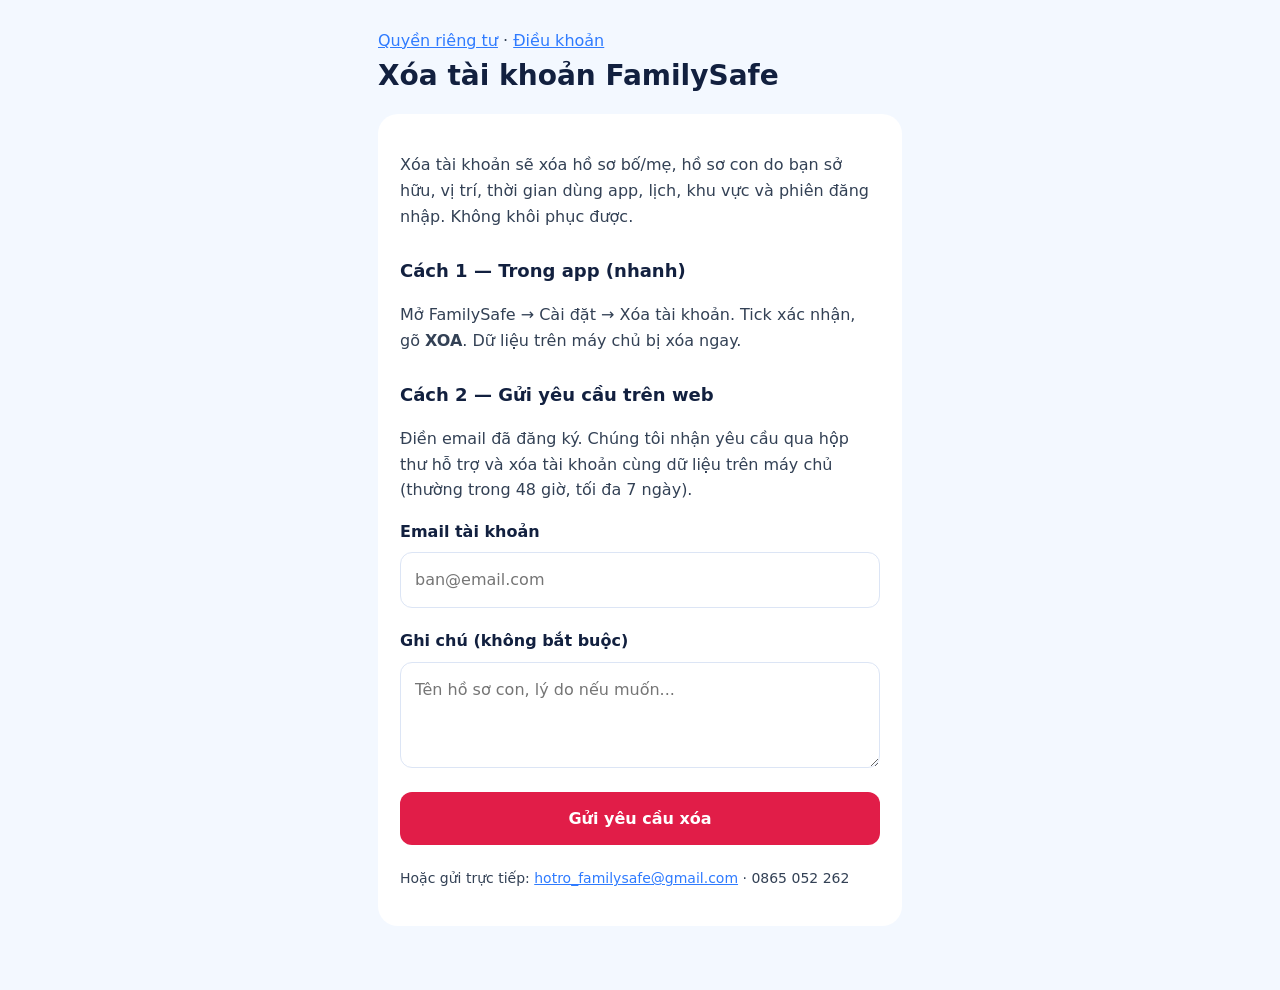
==== delete-account/index.html @ 095149dc "Publish Privacy, Terms, and account-deletion pages for GitHub Pages. Co-authored-by: Cursor <cursora" ====
<!doctype html>
<html lang="vi">
<head>
  <meta charset="utf-8"/>
  <meta name="viewport" content="width=device-width,initial-scale=1"/>
  <title>FamilySafe · Xóa tài khoản</title>
  <link rel="stylesheet" href="../assets/style.css"/>
</head>
<body>
<main class="narrow">
  <nav><a href="../privacy/">Quyền riêng tư</a> · <a href="../terms/">Điều khoản</a></nav>
  <h1>Xóa tài khoản FamilySafe</h1>
  <div class="card">
    <p>Xóa tài khoản sẽ xóa hồ sơ bố/mẹ, hồ sơ con do bạn sở hữu, vị trí, thời gian dùng app, lịch, khu vực và phiên đăng nhập. Không khôi phục được.</p>
    <h2>Cách 1 — Trong app (nhanh)</h2>
    <p>Mở FamilySafe → Cài đặt → Xóa tài khoản. Tick xác nhận, gõ <strong>XOA</strong>. Dữ liệu trên máy chủ bị xóa ngay.</p>
    <h2>Cách 2 — Gửi yêu cầu trên web</h2>
    <p>Điền email đã đăng ký. Chúng tôi nhận yêu cầu qua hộp thư hỗ trợ và xóa tài khoản cùng dữ liệu trên máy chủ (thường trong 48 giờ, tối đa 7 ngày).</p>
    <form id="delete-form">
      <label for="email">Email tài khoản</label>
      <input id="email" name="email" type="email" required maxlength="254" placeholder="ban@email.com"/>
      <label for="note">Ghi chú (không bắt buộc)</label>
      <textarea id="note" name="note" rows="3" maxlength="500" placeholder="Tên hồ sơ con, lý do nếu muốn..."></textarea>
      <button type="submit">Gửi yêu cầu xóa</button>
    </form>
    <p class="note">Hoặc gửi trực tiếp: <a href="mailto:hotro_familysafe@gmail.com?subject=Yeu%20cau%20xoa%20tai%20khoan%20FamilySafe">hotro_familysafe@gmail.com</a> · 0865 052 262</p>
  </div>
</main>
<script>
  document.getElementById("delete-form").addEventListener("submit", function (event) {
    event.preventDefault();
    var email = document.getElementById("email").value.trim();
    var note = document.getElementById("note").value.trim();
    var body = "Toi yeu cau xoa tai khoan FamilySafe va toan bo du lieu tren may chu.\n\nEmail: " + email;
    if (note) body += "\nGhi chu: " + note;
    window.location.href = "mailto:hotro_familysafe@gmail.com"
      + "?subject=" + encodeURIComponent("Yeu cau xoa tai khoan FamilySafe")
      + "&body=" + encodeURIComponent(body);
  });
</script>
</body>
</html>
---- assets/style.css ----
:root {
  --bg: #f3f8ff;
  --ink: #12203f;
  --muted: #334155;
  --link: #2f7bff;
  --card: #fff;
  --line: #dce5f5;
  --danger: #e11d48;
}
* { box-sizing: border-box; }
body {
  margin: 0;
  font: 16px/1.6 system-ui, sans-serif;
  background: var(--bg);
  color: var(--ink);
}
main { max-width: 760px; margin: 0 auto; padding: 28px 18px 64px; }
main.narrow { max-width: 560px; }
nav { color: var(--muted); }
h1 { font-size: 28px; margin: 0 0 8px; }
h2 { font-size: 18px; margin: 28px 0 8px; }
p, li { color: var(--muted); }
a { color: var(--link); }
.card {
  background: var(--card);
  border-radius: 20px;
  padding: 22px;
  margin-top: 16px;
}
.links { display: grid; gap: 12px; margin-top: 20px; }
.links a {
  display: block;
  background: var(--card);
  border-radius: 16px;
  padding: 16px 18px;
  text-decoration: none;
  color: var(--ink);
  border: 1px solid var(--line);
}
.links a strong { display: block; color: var(--link); }
label { display: block; font-weight: 600; margin-top: 12px; }
input, textarea, button {
  width: 100%;
  padding: 14px;
  margin: 8px 0;
  border: 1px solid var(--line);
  border-radius: 12px;
  font: inherit;
}
button {
  background: var(--danger);
  color: #fff;
  border: 0;
  font-weight: 700;
  cursor: pointer;
}
.note { font-size: 14px; }
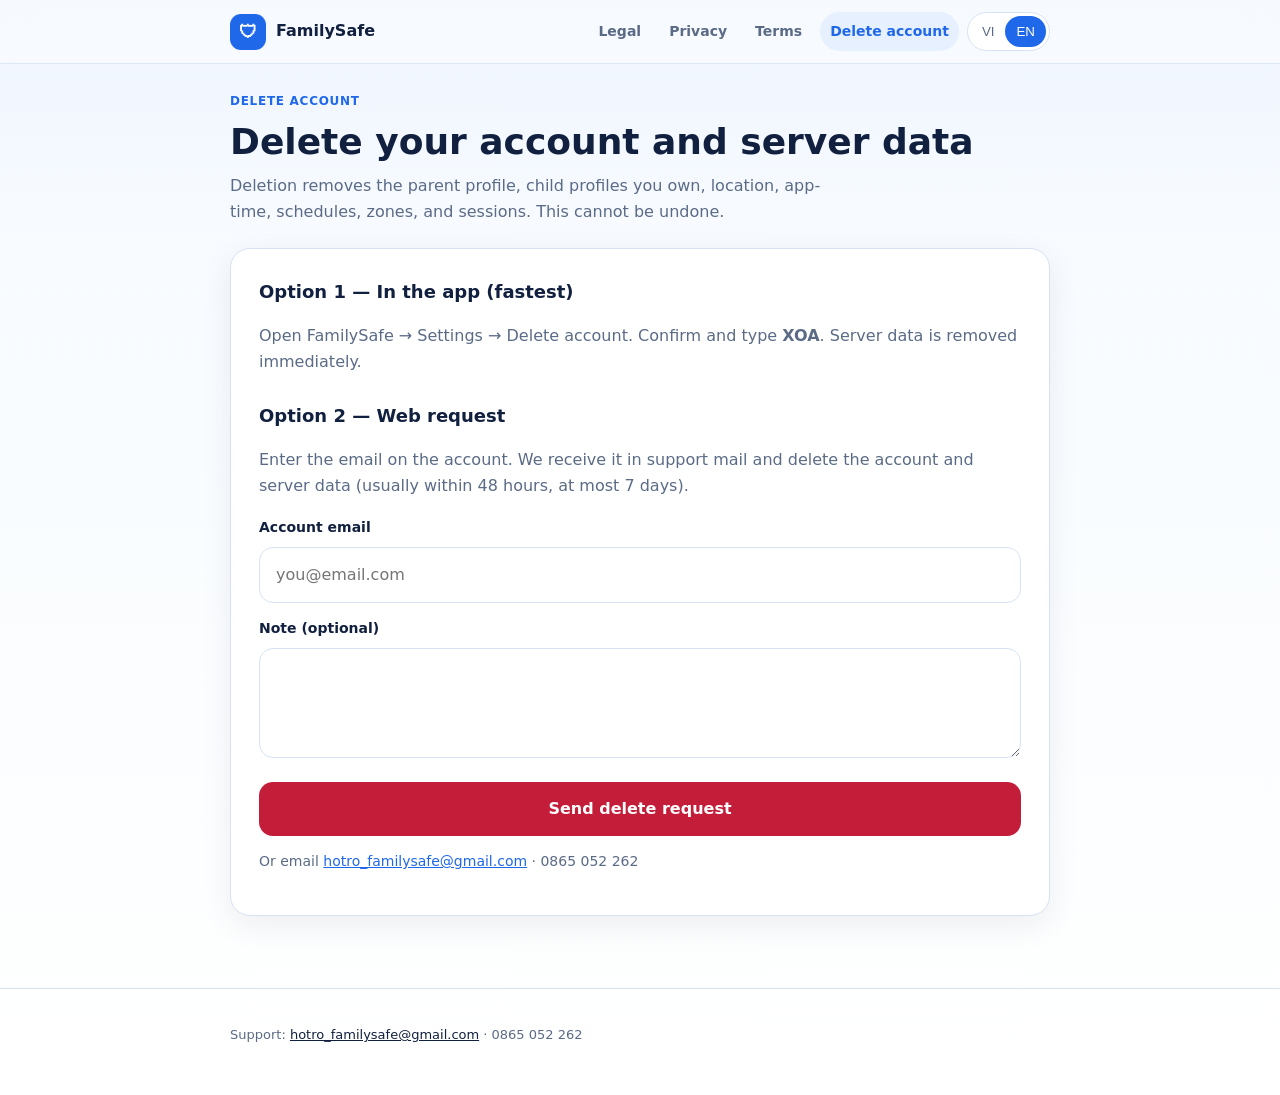
==== commit d4157ec2: "Rewrite legal pages for parent trust, Play review, and bilingual UI. Add a mobile-first layout and V" ====
--- a/delete-account/index.html
+++ b/delete-account/index.html
@@ -3,40 +3,83 @@
 <head>
   <meta charset="utf-8"/>
   <meta name="viewport" content="width=device-width,initial-scale=1"/>
-  <title>FamilySafe · Xóa tài khoản</title>
+  <title>FamilySafe · Delete account</title>
+  <meta name="description" content="Delete your FamilySafe account in the app or by email. Server data is removed and cannot be restored."/>
   <link rel="stylesheet" href="../assets/style.css"/>
 </head>
 <body>
-<main class="narrow">
-  <nav><a href="../privacy/">Quyền riêng tư</a> · <a href="../terms/">Điều khoản</a></nav>
-  <h1>Xóa tài khoản FamilySafe</h1>
-  <div class="card">
-    <p>Xóa tài khoản sẽ xóa hồ sơ bố/mẹ, hồ sơ con do bạn sở hữu, vị trí, thời gian dùng app, lịch, khu vực và phiên đăng nhập. Không khôi phục được.</p>
-    <h2>Cách 1 — Trong app (nhanh)</h2>
-    <p>Mở FamilySafe → Cài đặt → Xóa tài khoản. Tick xác nhận, gõ <strong>XOA</strong>. Dữ liệu trên máy chủ bị xóa ngay.</p>
-    <h2>Cách 2 — Gửi yêu cầu trên web</h2>
-    <p>Điền email đã đăng ký. Chúng tôi nhận yêu cầu qua hộp thư hỗ trợ và xóa tài khoản cùng dữ liệu trên máy chủ (thường trong 48 giờ, tối đa 7 ngày).</p>
-    <form id="delete-form">
-      <label for="email">Email tài khoản</label>
-      <input id="email" name="email" type="email" required maxlength="254" placeholder="ban@email.com"/>
-      <label for="note">Ghi chú (không bắt buộc)</label>
-      <textarea id="note" name="note" rows="3" maxlength="500" placeholder="Tên hồ sơ con, lý do nếu muốn..."></textarea>
-      <button type="submit">Gửi yêu cầu xóa</button>
-    </form>
-    <p class="note">Hoặc gửi trực tiếp: <a href="mailto:hotro_familysafe@gmail.com?subject=Yeu%20cau%20xoa%20tai%20khoan%20FamilySafe">hotro_familysafe@gmail.com</a> · 0865 052 262</p>
-  </div>
-</main>
-<script>
-  document.getElementById("delete-form").addEventListener("submit", function (event) {
-    event.preventDefault();
-    var email = document.getElementById("email").value.trim();
-    var note = document.getElementById("note").value.trim();
-    var body = "Toi yeu cau xoa tai khoan FamilySafe va toan bo du lieu tren may chu.\n\nEmail: " + email;
-    if (note) body += "\nGhi chu: " + note;
-    window.location.href = "mailto:hotro_familysafe@gmail.com"
-      + "?subject=" + encodeURIComponent("Yeu cau xoa tai khoan FamilySafe")
-      + "&body=" + encodeURIComponent(body);
-  });
-</script>
+  <header class="top">
+    <div class="wrap top-inner">
+      <a class="brand" href="../"><span class="mark" aria-hidden="true">🛡</span>FamilySafe</a>
+      <nav class="nav">
+        <a href="../"><span data-lang="vi">Pháp lý</span><span data-lang="en" hidden>Legal</span></a>
+        <a href="../privacy/"><span data-lang="vi">Quyền riêng tư</span><span data-lang="en" hidden>Privacy</span></a>
+        <a href="../terms/"><span data-lang="vi">Điều khoản</span><span data-lang="en" hidden>Terms</span></a>
+        <a class="active" href="./"><span data-lang="vi">Xóa tài khoản</span><span data-lang="en" hidden>Delete account</span></a>
+        <div class="lang" role="group" aria-label="Language">
+          <button type="button" data-set-lang="vi" aria-pressed="true">VI</button>
+          <button type="button" data-set-lang="en" aria-pressed="false">EN</button>
+        </div>
+      </nav>
+    </div>
+  </header>
+  <main class="wrap">
+    <section class="hero">
+      <p class="kicker" data-lang="vi">Xóa tài khoản</p>
+      <p class="kicker" data-lang="en" hidden>Delete account</p>
+      <h1 data-lang="vi">Xóa tài khoản và dữ liệu trên máy chủ</h1>
+      <h1 data-lang="en" hidden>Delete your account and server data</h1>
+      <p class="lede" data-lang="vi">Xóa sẽ gỡ hồ sơ bố/mẹ, hồ sơ con do bạn sở hữu, vị trí, thời gian dùng app, lịch, khu vực và phiên đăng nhập. Không khôi phục được.</p>
+      <p class="lede" data-lang="en" hidden>Deletion removes the parent profile, child profiles you own, location, app-time, schedules, zones, and sessions. This cannot be undone.</p>
+    </section>
+    <div class="card">
+      <div data-lang="vi">
+        <h2>Cách 1 — Trong app (nhanh)</h2>
+        <p>Mở FamilySafe → Cài đặt → Xóa tài khoản. Xác nhận và gõ <strong>XOA</strong>. Dữ liệu trên máy chủ bị xóa ngay.</p>
+        <h2>Cách 2 — Gửi yêu cầu trên web</h2>
+        <p>Điền email đã đăng ký. Chúng tôi nhận qua hộp thư hỗ trợ và xóa tài khoản cùng dữ liệu trên máy chủ (thường trong 48 giờ, tối đa 7 ngày).</p>
+      </div>
+      <div data-lang="en" hidden>
+        <h2>Option 1 — In the app (fastest)</h2>
+        <p>Open FamilySafe → Settings → Delete account. Confirm and type <strong>XOA</strong>. Server data is removed immediately.</p>
+        <h2>Option 2 — Web request</h2>
+        <p>Enter the email on the account. We receive it in support mail and delete the account and server data (usually within 48 hours, at most 7 days).</p>
+      </div>
+      <form id="delete-form">
+        <label for="email"><span data-lang="vi">Email tài khoản</span><span data-lang="en" hidden>Account email</span></label>
+        <input id="email" name="email" type="email" required maxlength="254" autocomplete="email" placeholder="you@email.com"/>
+        <label for="note"><span data-lang="vi">Ghi chú (không bắt buộc)</span><span data-lang="en" hidden>Note (optional)</span></label>
+        <textarea id="note" name="note" rows="3" maxlength="500" placeholder=""></textarea>
+        <button class="btn btn-danger" type="submit">
+          <span data-lang="vi">Gửi yêu cầu xóa</span>
+          <span data-lang="en" hidden>Send delete request</span>
+        </button>
+      </form>
+      <p class="note" data-lang="vi">Hoặc gửi trực tiếp: <a href="mailto:hotro_familysafe@gmail.com?subject=Yeu%20cau%20xoa%20tai%20khoan%20FamilySafe">hotro_familysafe@gmail.com</a> · 0865 052 262</p>
+      <p class="note" data-lang="en" hidden>Or email <a href="mailto:hotro_familysafe@gmail.com?subject=FamilySafe%20account%20deletion">hotro_familysafe@gmail.com</a> · 0865 052 262</p>
+    </div>
+  </main>
+  <footer class="foot">
+    <div class="wrap">
+      <p data-lang="vi">Hỗ trợ: <a href="mailto:hotro_familysafe@gmail.com">hotro_familysafe@gmail.com</a> · 0865 052 262</p>
+      <p data-lang="en" hidden>Support: <a href="mailto:hotro_familysafe@gmail.com">hotro_familysafe@gmail.com</a> · 0865 052 262</p>
+    </div>
+  </footer>
+  <script src="../assets/site.js"></script>
+  <script>
+    document.getElementById("delete-form").addEventListener("submit", function (event) {
+      event.preventDefault();
+      var email = document.getElementById("email").value.trim();
+      var note = document.getElementById("note").value.trim();
+      var en = document.documentElement.lang === "en";
+      var body = en
+        ? "I request deletion of my FamilySafe account and all server data.\n\nEmail: " + email
+        : "Toi yeu cau xoa tai khoan FamilySafe va toan bo du lieu tren may chu.\n\nEmail: " + email;
+      if (note) body += (en ? "\nNote: " : "\nGhi chu: ") + note;
+      window.location.href = "mailto:hotro_familysafe@gmail.com"
+        + "?subject=" + encodeURIComponent(en ? "FamilySafe account deletion" : "Yeu cau xoa tai khoan FamilySafe")
+        + "&body=" + encodeURIComponent(body);
+    });
+  </script>
 </body>
 </html>
--- a/assets/style.css
+++ b/assets/style.css
@@ -1,57 +1,118 @@
 :root {
-  --bg: #f3f8ff;
+  --bg: #eef4ff;
+  --bg2: #f7fbff;
   --ink: #12203f;
-  --muted: #334155;
-  --link: #2f7bff;
-  --card: #fff;
-  --line: #dce5f5;
-  --danger: #e11d48;
+  --muted: #5b6b86;
+  --link: #2068ea;
+  --card: #ffffff;
+  --line: #d7e3f4;
+  --ok: #0c9955;
+  --ok-bg: #e8f7ef;
+  --warn: #9a6700;
+  --warn-bg: #fff7e8;
+  --danger: #c41d3a;
+  --shadow: 0 10px 32px rgba(18, 32, 63, 0.07);
+  --radius: 20px;
+  --max: 820px;
 }
 * { box-sizing: border-box; }
+html { scroll-behavior: smooth; }
 body {
   margin: 0;
-  font: 16px/1.6 system-ui, sans-serif;
-  background: var(--bg);
+  min-height: 100vh;
+  font: 16px/1.65 "Segoe UI", system-ui, -apple-system, sans-serif;
   color: var(--ink);
+  background: linear-gradient(180deg, var(--bg) 0%, var(--bg2) 220px, #fff 100%);
 }
-main { max-width: 760px; margin: 0 auto; padding: 28px 18px 64px; }
-main.narrow { max-width: 560px; }
-nav { color: var(--muted); }
-h1 { font-size: 28px; margin: 0 0 8px; }
-h2 { font-size: 18px; margin: 28px 0 8px; }
+a { color: var(--link); }
+img { max-width: 100%; }
+.wrap { width: min(var(--max), calc(100% - 32px)); margin: 0 auto; }
+.top {
+  position: sticky; top: 0; z-index: 20;
+  backdrop-filter: blur(14px);
+  background: rgba(247, 251, 255, 0.88);
+  border-bottom: 1px solid rgba(215, 227, 244, 0.8);
+}
+.top-inner {
+  display: flex; flex-wrap: wrap; gap: 12px 16px;
+  align-items: center; justify-content: space-between;
+  padding: 12px 0;
+}
+.brand { display: flex; align-items: center; gap: 10px; text-decoration: none; color: var(--ink); font-weight: 800; }
+.mark {
+  width: 36px; height: 36px; border-radius: 11px;
+  background: #2068ea; color: #fff; display: grid; place-items: center;
+  font-size: 18px;
+}
+.nav { display: flex; flex-wrap: wrap; gap: 8px; align-items: center; }
+.nav a {
+  text-decoration: none; color: var(--muted); font-size: 14px; font-weight: 600;
+  padding: 8px 10px; border-radius: 999px;
+}
+.nav a:hover, .nav a.active { color: var(--link); background: #e7f0ff; }
+.lang {
+  display: inline-flex; padding: 3px; border-radius: 999px;
+  background: #fff; border: 1px solid var(--line);
+}
+.lang button {
+  border: 0; background: transparent; color: var(--muted);
+  font: 600 12px/1 inherit; padding: 8px 11px; border-radius: 999px; cursor: pointer;
+}
+.lang button[aria-pressed="true"] { background: var(--link); color: #fff; }
+main { padding: 28px 0 72px; }
+.hero { margin-bottom: 22px; }
+.kicker { color: var(--link); font-size: 12px; font-weight: 800; letter-spacing: .06em; text-transform: uppercase; margin: 0 0 8px; }
+h1 { font-size: clamp(26px, 5vw, 36px); line-height: 1.2; margin: 0 0 10px; }
+.lede { color: var(--muted); font-size: 16px; margin: 0 0 16px; max-width: 62ch; }
+.meta { color: var(--muted); font-size: 13px; margin: 0; }
+.pills { display: flex; flex-wrap: wrap; gap: 8px; margin: 16px 0 0; }
+.pill {
+  background: var(--ok-bg); color: var(--ok); border-radius: 999px;
+  padding: 6px 11px; font-size: 12px; font-weight: 700;
+}
+.grid { display: grid; gap: 12px; }
+@media (min-width: 700px) { .grid.cols-3 { grid-template-columns: repeat(3, 1fr); } }
+.card, .home-card {
+  background: var(--card); border: 1px solid var(--line);
+  border-radius: var(--radius); box-shadow: var(--shadow);
+}
+.card { padding: clamp(18px, 3vw, 28px); margin-top: 16px; }
+.home-card {
+  display: block; padding: 18px; text-decoration: none; color: inherit;
+}
+.home-card strong { display: block; color: var(--link); font-size: 17px; margin-bottom: 4px; }
+.home-card span { color: var(--muted); font-size: 14px; }
+h2 { font-size: 18px; margin: 26px 0 8px; }
+.card h2:first-child { margin-top: 0; }
 p, li { color: var(--muted); }
-a { color: var(--link); }
-.card {
-  background: var(--card);
-  border-radius: 20px;
-  padding: 22px;
-  margin-top: 16px;
+ul { padding-left: 1.15em; }
+li { margin: 6px 0; }
+.callout {
+  border-radius: 16px; padding: 14px 16px; margin: 16px 0 0;
+  background: var(--warn-bg); color: var(--warn);
 }
-.links { display: grid; gap: 12px; margin-top: 20px; }
-.links a {
-  display: block;
-  background: var(--card);
-  border-radius: 16px;
-  padding: 16px 18px;
-  text-decoration: none;
-  color: var(--ink);
-  border: 1px solid var(--line);
+.callout.ok { background: var(--ok-bg); color: #146c43; }
+.note { font-size: 14px; color: var(--muted); }
+label { display: block; font-weight: 700; margin-top: 14px; font-size: 14px; }
+input, textarea, button.btn {
+  width: 100%; padding: 14px 16px; margin-top: 8px;
+  border: 1px solid var(--line); border-radius: 14px; font: inherit;
+  background: #fff;
 }
-.links a strong { display: block; color: var(--link); }
-label { display: block; font-weight: 600; margin-top: 12px; }
-input, textarea, button {
-  width: 100%;
-  padding: 14px;
-  margin: 8px 0;
-  border: 1px solid var(--line);
-  border-radius: 12px;
-  font: inherit;
+input:focus, textarea:focus { outline: 2px solid #9cc0ff; border-color: var(--link); }
+button.btn {
+  border: 0; font-weight: 800; cursor: pointer; margin-top: 16px;
+  min-height: 50px;
 }
-button {
-  background: var(--danger);
-  color: #fff;
-  border: 0;
-  font-weight: 700;
-  cursor: pointer;
+button.btn-danger { background: var(--danger); color: #fff; }
+.foot {
+  border-top: 1px solid var(--line); padding: 22px 0 36px;
+  color: var(--muted); font-size: 13px;
 }
-.note { font-size: 14px; }
+.foot a { color: var(--ink); }
+[hidden] { display: none !important; }
+@media (max-width: 560px) {
+  .top-inner { align-items: flex-start; }
+  .nav { width: 100%; }
+  .nav a { padding: 10px 12px; }
+}
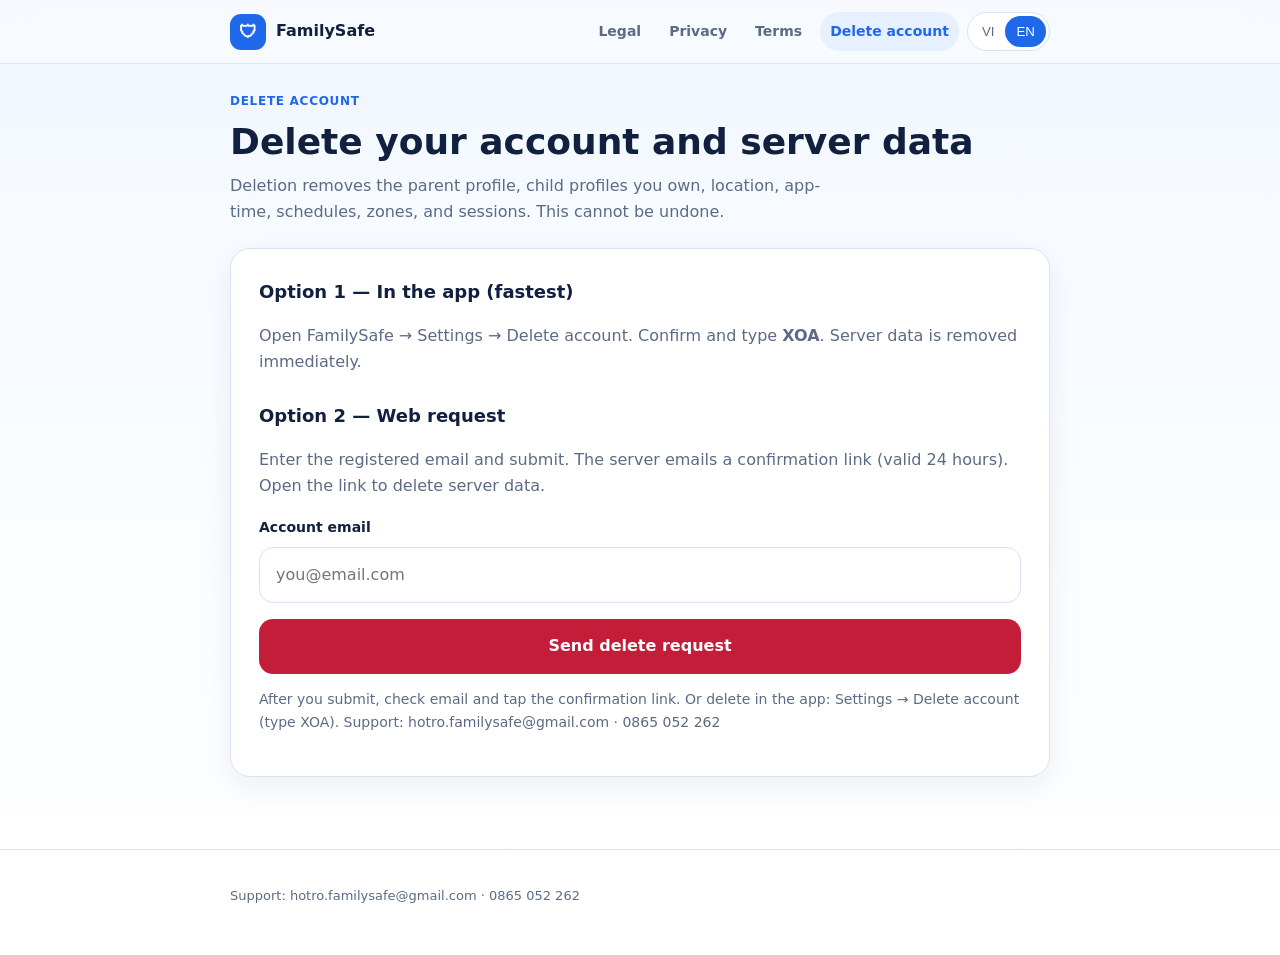
==== commit 06d97fcc: "init" ====
--- a/delete-account/index.html
+++ b/delete-account/index.html
@@ -37,49 +37,32 @@
         <h2>Cách 1 — Trong app (nhanh)</h2>
         <p>Mở FamilySafe → Cài đặt → Xóa tài khoản. Xác nhận và gõ <strong>XOA</strong>. Dữ liệu trên máy chủ bị xóa ngay.</p>
         <h2>Cách 2 — Gửi yêu cầu trên web</h2>
-        <p>Điền email đã đăng ký. Chúng tôi nhận qua hộp thư hỗ trợ và xóa tài khoản cùng dữ liệu trên máy chủ (thường trong 48 giờ, tối đa 7 ngày).</p>
+        <p>Điền email đã đăng ký rồi gửi. Máy chủ gửi liên kết xác nhận (hết hạn 24 giờ). Bấm liên kết để xóa dữ liệu trên máy chủ.</p>
       </div>
       <div data-lang="en" hidden>
         <h2>Option 1 — In the app (fastest)</h2>
         <p>Open FamilySafe → Settings → Delete account. Confirm and type <strong>XOA</strong>. Server data is removed immediately.</p>
         <h2>Option 2 — Web request</h2>
-        <p>Enter the email on the account. We receive it in support mail and delete the account and server data (usually within 48 hours, at most 7 days).</p>
+        <p>Enter the registered email and submit. The server emails a confirmation link (valid 24 hours). Open the link to delete server data.</p>
       </div>
-      <form id="delete-form">
+      <form id="delete-form" method="post" action="https://familysafe.vm200.src.io.vn/api/delete-account">
         <label for="email"><span data-lang="vi">Email tài khoản</span><span data-lang="en" hidden>Account email</span></label>
         <input id="email" name="email" type="email" required maxlength="254" autocomplete="email" placeholder="you@email.com"/>
-        <label for="note"><span data-lang="vi">Ghi chú (không bắt buộc)</span><span data-lang="en" hidden>Note (optional)</span></label>
-        <textarea id="note" name="note" rows="3" maxlength="500" placeholder=""></textarea>
         <button class="btn btn-danger" type="submit">
           <span data-lang="vi">Gửi yêu cầu xóa</span>
           <span data-lang="en" hidden>Send delete request</span>
         </button>
       </form>
-      <p class="note" data-lang="vi">Hoặc gửi trực tiếp: <a href="mailto:hotro_familysafe@gmail.com?subject=Yeu%20cau%20xoa%20tai%20khoan%20FamilySafe">hotro_familysafe@gmail.com</a> · 0865 052 262</p>
-      <p class="note" data-lang="en" hidden>Or email <a href="mailto:hotro_familysafe@gmail.com?subject=FamilySafe%20account%20deletion">hotro_familysafe@gmail.com</a> · 0865 052 262</p>
+      <p class="note" data-lang="vi">Sau khi gửi, kiểm tra email và bấm liên kết xác nhận. Hoặc xóa ngay trong app: Cài đặt → Xóa tài khoản (gõ XOA). Hỗ trợ: hotro.familysafe@gmail.com · 0865 052 262</p>
+      <p class="note" data-lang="en" hidden>After you submit, check email and tap the confirmation link. Or delete in the app: Settings → Delete account (type XOA). Support: hotro.familysafe@gmail.com · 0865 052 262</p>
     </div>
   </main>
   <footer class="foot">
     <div class="wrap">
-      <p data-lang="vi">Hỗ trợ: <a href="mailto:hotro_familysafe@gmail.com">hotro_familysafe@gmail.com</a> · 0865 052 262</p>
-      <p data-lang="en" hidden>Support: <a href="mailto:hotro_familysafe@gmail.com">hotro_familysafe@gmail.com</a> · 0865 052 262</p>
+      <p data-lang="vi">Hỗ trợ: hotro.familysafe@gmail.com · 0865 052 262</p>
+      <p data-lang="en" hidden>Support: hotro.familysafe@gmail.com · 0865 052 262</p>
     </div>
   </footer>
   <script src="../assets/site.js"></script>
-  <script>
-    document.getElementById("delete-form").addEventListener("submit", function (event) {
-      event.preventDefault();
-      var email = document.getElementById("email").value.trim();
-      var note = document.getElementById("note").value.trim();
-      var en = document.documentElement.lang === "en";
-      var body = en
-        ? "I request deletion of my FamilySafe account and all server data.\n\nEmail: " + email
-        : "Toi yeu cau xoa tai khoan FamilySafe va toan bo du lieu tren may chu.\n\nEmail: " + email;
-      if (note) body += (en ? "\nNote: " : "\nGhi chu: ") + note;
-      window.location.href = "mailto:hotro_familysafe@gmail.com"
-        + "?subject=" + encodeURIComponent(en ? "FamilySafe account deletion" : "Yeu cau xoa tai khoan FamilySafe")
-        + "&body=" + encodeURIComponent(body);
-    });
-  </script>
 </body>
 </html>
